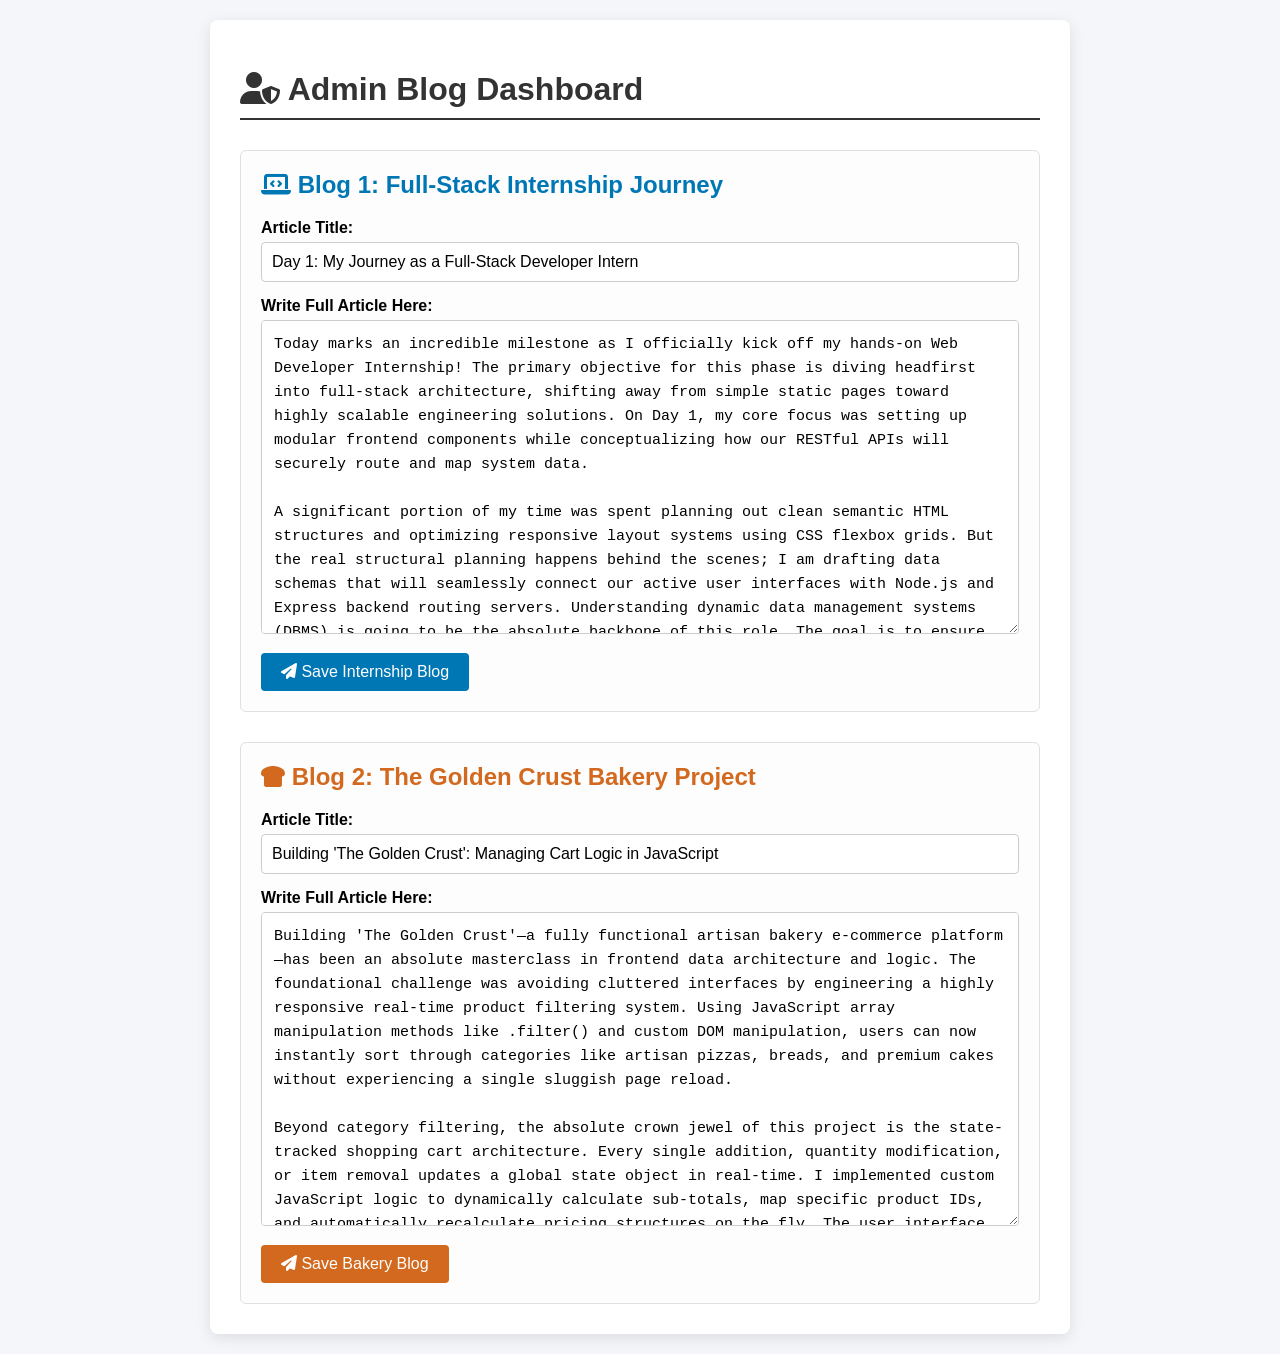
==== admin.html @ 775b2103 "Frontend" ====
<!DOCTYPE html>
<html lang="en">
<head>
    <meta charset="UTF-8">
    <meta name="viewport" content="width=device-width, initial-scale=1.0">
    <title>Admin Dashboard - Write Articles</title>
    <!-- Font Awesome (Icons ke liye) -->
    <link rel="stylesheet" href="https://cdnjs.cloudflare.com/ajax/libs/font-awesome/6.4.2/css/all.min.css">
</head>
<body style="font-family: Arial, sans-serif; background-color: #f4f6f9; margin: 0; padding: 20px;">

    <!-- Dashboard Container -->
    <div style="max-width: 800px; margin: 0 auto; background: #ffffff; padding: 30px; border-radius: 8px; box-shadow: 0 4px 15px rgba(0,0,0,0.1);">
        
        <h1 style="color: #333; border-bottom: 2px solid #333; padding-bottom: 10px; margin-bottom: 30px;">
            <i class="fas fa-user-shield"></i> Admin Blog Dashboard
        </h1>

        <!-- ================= BLOG 1: INTERNSHIP ================= -->
        <div style="background: #fdfdfd; padding: 20px; border: 1px solid #e0e0e0; border-radius: 6px; margin-bottom: 30px;">
            <h2 style="color: #0077b5; margin-top: 0;"><i class="fas fa-laptop-code"></i> Blog 1: Full-Stack Internship Journey</h2>
            
            <label style="font-weight: bold; display: block; margin-bottom: 5px;">Article Title:</label>
            <input type="text" value="Day 1: My Journey as a Full-Stack Developer Intern" style="width: 100%; padding: 10px; font-size: 16px; margin-bottom: 15px; border: 1px solid #ccc; border-radius: 4px; box-sizing: border-box;">

            <label style="font-weight: bold; display: block; margin-bottom: 5px;">Write Full Article Here:</label>
            <!-- Bada article likhne ke liye textarea -->
            <textarea rows="12" style="width: 100%; padding: 12px; font-size: 15px; border: 1px solid #ccc; border-radius: 4px; line-height: 1.6; resize: vertical; box-sizing: border-box;" placeholder="Yahan apna internship ka bacha hua bada article likhein...">Today marks an incredible milestone as I officially kick off my hands-on Web Developer Internship! The primary objective for this phase is diving headfirst into full-stack architecture, shifting away from simple static pages toward highly scalable engineering solutions. On Day 1, my core focus was setting up modular frontend components while conceptualizing how our RESTful APIs will securely route and map system data. 

A significant portion of my time was spent planning out clean semantic HTML structures and optimizing responsive layout systems using CSS flexbox grids. But the real structural planning happens behind the scenes; I am drafting data schemas that will seamlessly connect our active user interfaces with Node.js and Express backend routing servers. Understanding dynamic data management systems (DBMS) is going to be the absolute backbone of this role. The goal is to ensure that every user action on the frontend triggers a secure, optimized query in the database. Looking forward to expanding my engineering skills and shipping production-ready features over the coming weeks!</textarea>
            
            <button style="margin-top: 15px; background-color: #0077b5; color: white; border: none; padding: 10px 20px; font-size: 16px; border-radius: 4px; cursor: pointer;">
                <i class="fas fa-paper-plane"></i> Save Internship Blog
            </button>
        </div>


        <!-- ================= BLOG 2: BAKERY PROJECT ================= -->
        <div style="background: #fdfdfd; padding: 20px; border: 1px solid #e0e0e0; border-radius: 6px;">
            <h2 style="color: #d2691e; margin-top: 0;"><i class="fas fa-bread-slice"></i> Blog 2: The Golden Crust Bakery Project</h2>
            
            <label style="font-weight: bold; display: block; margin-bottom: 5px;">Article Title:</label>
            <input type="text" value="Building 'The Golden Crust': Managing Cart Logic in JavaScript" style="width: 100%; padding: 10px; font-size: 16px; margin-bottom: 15px; border: 1px solid #ccc; border-radius: 4px; box-sizing: border-box;">

            <label style="font-weight: bold; display: block; margin-bottom: 5px;">Write Full Article Here:</label>
            <!-- Bada article likhne ke liye textarea -->
            <textarea rows="12" style="width: 100%; padding: 12px; font-size: 15px; border: 1px solid #ccc; border-radius: 4px; line-height: 1.6; resize: vertical; box-sizing: border-box;" placeholder="Yahan apna bakery project ka bacha hua bada article likhein...">Building 'The Golden Crust'—a fully functional artisan bakery e-commerce platform—has been an absolute masterclass in frontend data architecture and logic. The foundational challenge was avoiding cluttered interfaces by engineering a highly responsive real-time product filtering system. Using JavaScript array manipulation methods like .filter() and custom DOM manipulation, users can now instantly sort through categories like artisan pizzas, breads, and premium cakes without experiencing a single sluggish page reload. 

Beyond category filtering, the absolute crown jewel of this project is the state-tracked shopping cart architecture. Every single addition, quantity modification, or item removal updates a global state object in real-time. I implemented custom JavaScript logic to dynamically calculate sub-totals, map specific product IDs, and automatically recalculate pricing structures on the fly. The user interface remains completely fluid while accurately mirroring the user's intended order state. The immediate next phase of development involves migrating this local state architecture over to a persistent backend DBMS table so user orders are permanently saved and managed on a live administrative dashboard!</textarea>
            
            <button style="margin-top: 15px; background-color: #d2691e; color: white; border: none; padding: 10px 20px; font-size: 16px; border-radius: 4px; cursor: pointer;">
                <i class="fas fa-paper-plane"></i> Save Bakery Blog
            </button>
        </div>

    </div>

</body>
</html>
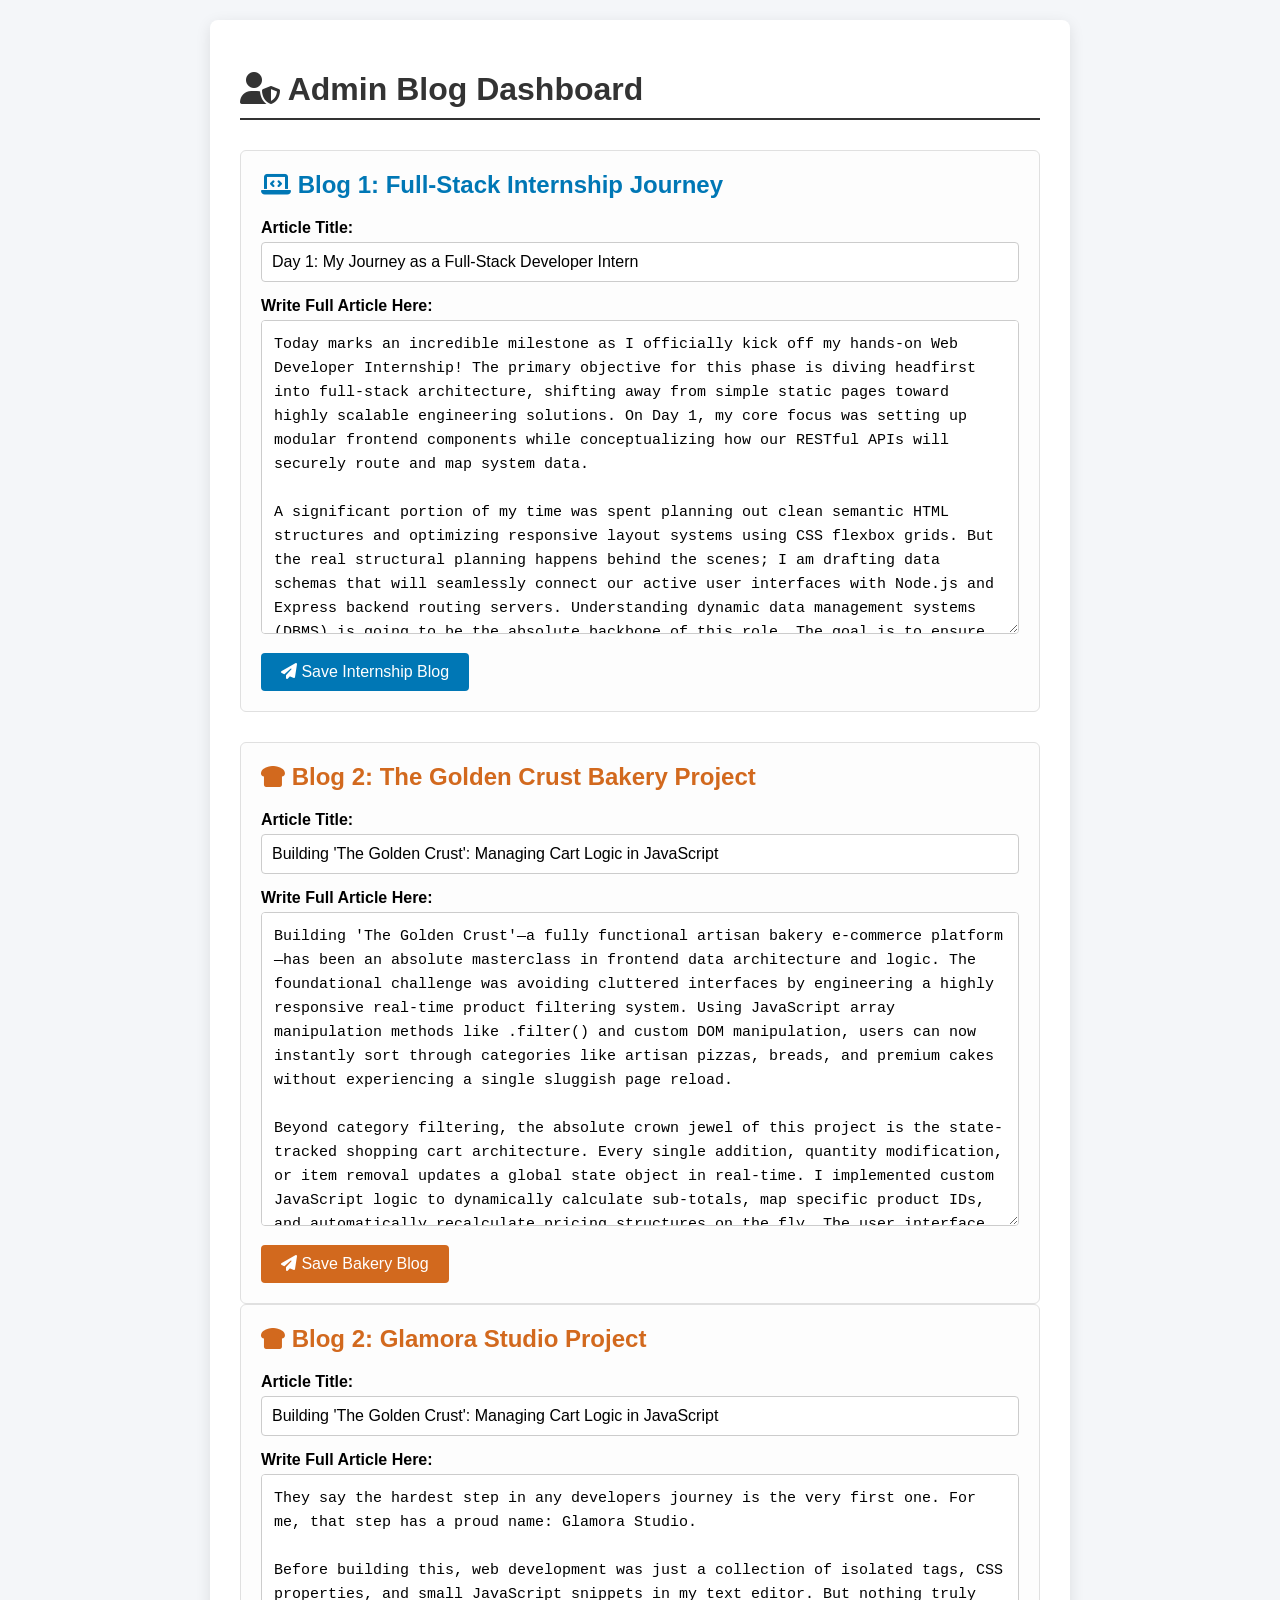
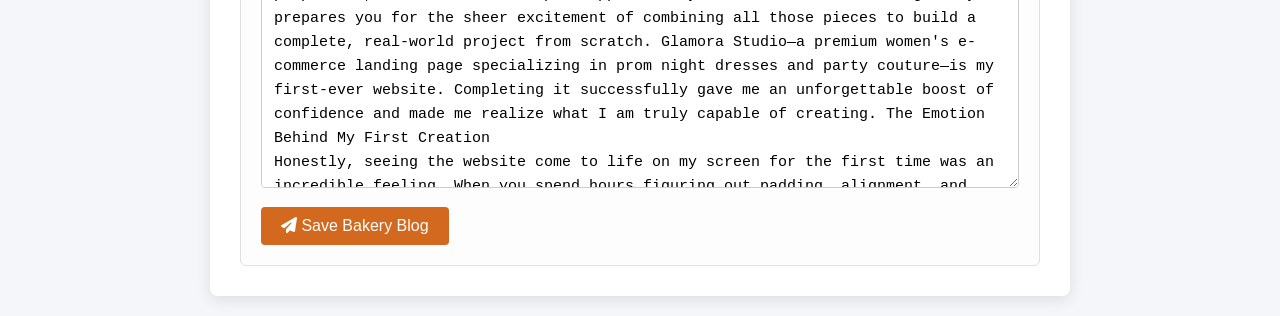
==== commit 59cedf20: "Upated blogs section" ====
--- a/admin.html
+++ b/admin.html
@@ -53,6 +53,27 @@
             </button>
         </div>
 
+        <!-- ================= BLOG 3: GLAMORA STUDIO ================= -->
+        <div style="background: #fdfdfd; padding: 20px; border: 1px solid #e0e0e0; border-radius: 6px;">
+            <h2 style="color: #d2691e; margin-top: 0;"><i class="fas fa-bread-slice"></i> Blog 2: Glamora Studio Project</h2>
+            
+            <label style="font-weight: bold; display: block; margin-bottom: 5px;">Article Title:</label>
+            <input type="text" value="Building 'The Golden Crust': Managing Cart Logic in JavaScript" style="width: 100%; padding: 10px; font-size: 16px; margin-bottom: 15px; border: 1px solid #ccc; border-radius: 4px; box-sizing: border-box;">
+
+            <label style="font-weight: bold; display: block; margin-bottom: 5px;">Write Full Article Here:</label>
+            <!-- Bada article likhne ke liye textarea -->
+            <textarea rows="12" style="width: 100%; padding: 12px; font-size: 15px; border: 1px solid #ccc; border-radius: 4px; line-height: 1.6; resize: vertical; box-sizing: border-box;" placeholder="Yahan apna bakery project ka bacha hua bada article likhein...">They say the hardest step in any developers journey is the very first one. For me, that step has a proud name: Glamora Studio.
+
+Before building this, web development was just a collection of isolated tags, CSS properties, and small JavaScript snippets in my text editor. But nothing truly prepares you for the sheer excitement of combining all those pieces to build a complete, real-world project from scratch. Glamora Studio—a premium women's e-commerce landing page specializing in prom night dresses and party couture—is my first-ever website. Completing it successfully gave me an unforgettable boost of confidence and made me realize what I am truly capable of creating. The Emotion Behind My First Creation
+Honestly, seeing the website come to life on my screen for the first time was an incredible feeling. When you spend hours figuring out padding, alignment, and color schemes, and it finally clicks—that is a different level of satisfaction.
+
+I wanted Glamora Studio to feel luxury and elite. Since it's a store for premium evening wear, the design had to look high-end. I went with a modern, sleek minimalist dark aesthetic, using deep purple highlights to make the elegant apparel photos pop. Seeing those smooth transitions and clean typography work perfectly across the screen filled me with pure developer pride!</textarea>
+            
+            <button style="margin-top: 15px; background-color: #d2691e; color: white; border: none; padding: 10px 20px; font-size: 16px; border-radius: 4px; cursor: pointer;">
+                <i class="fas fa-paper-plane"></i> Save Bakery Blog
+            </button>
+        </div>
+
     </div>
 
 </body>
